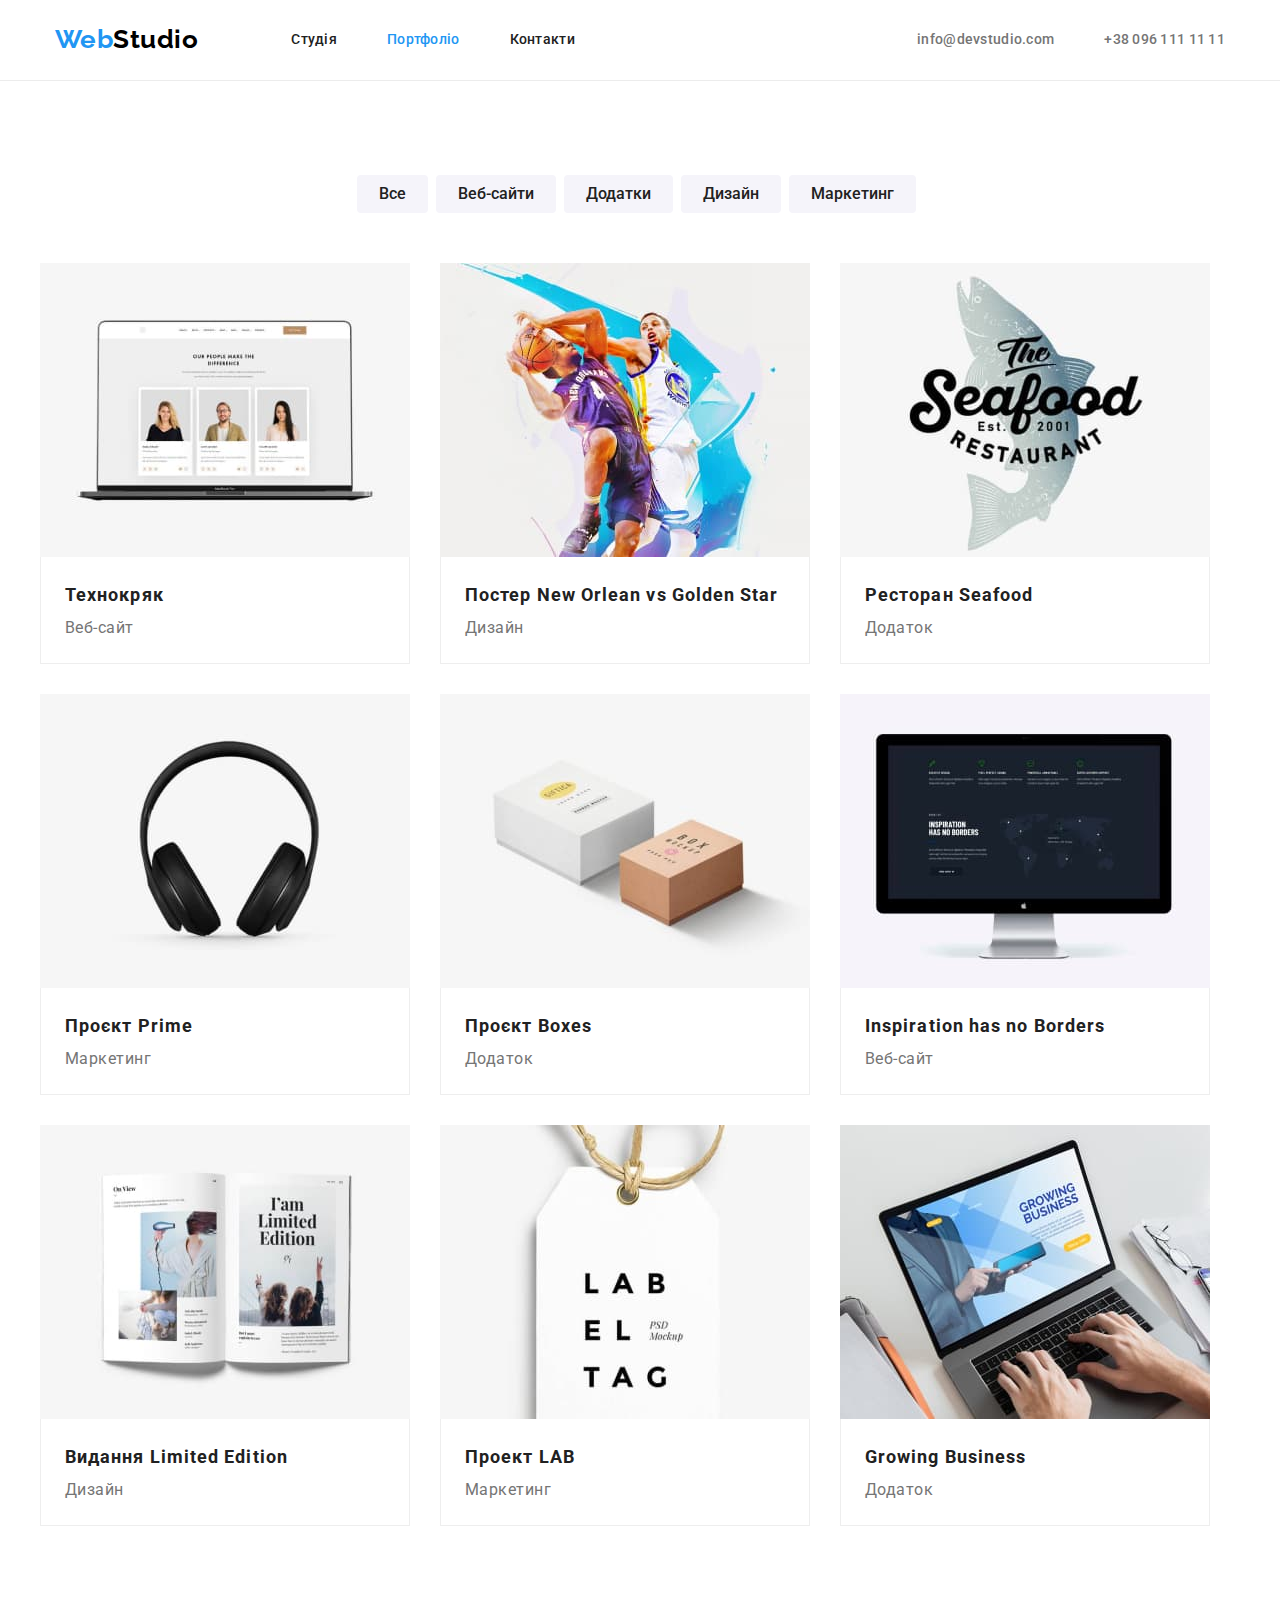
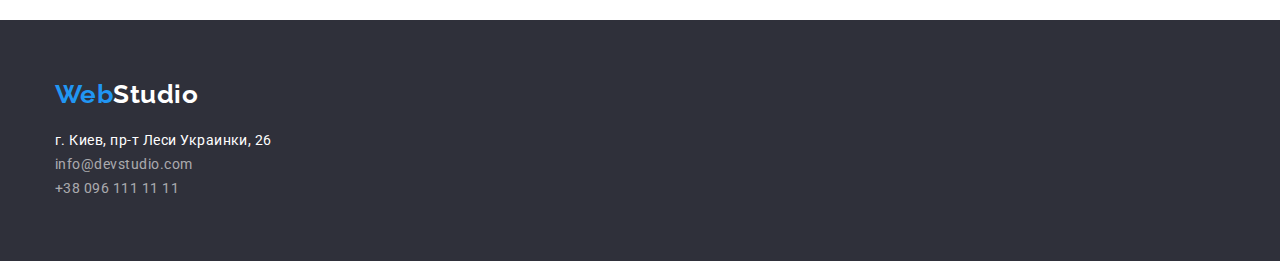
==== portfolio.html @ 3d0d8d40 "start" ====
<!DOCTYPE html>
<html lang="uk">
<head>
    <meta charset="UTF-8">
    <meta http-equiv="X-UA-Compatible" content="IE=edge">
    <meta name="viewport" content="width=device-width, initial-scale=1.0">
    <link href="https://fonts.googleapis.com/css2?family=Raleway:wght@700&family=Roboto:wght@400;500;700&display=swap" rel="stylesheet">    
    <link rel="stylesheet" href="https://cdnjs.cloudflare.com/ajax/libs/modern-normalize/1.1.0/modern-normalize.min.css">
    <link rel="stylesheet" href="./css/styles.css">
    <title>Portfolio</title>
</head>
<body>
    <header>
        <div class="main-nav container">
            <nav>
                <a href="./index.html" class="logo">Web<span class="logo-studio">Studio</span></a>
                <ul class="site-nav list">
                    <li class="item"><a href="./index.html" class="nav-title">Студія</a></li>
                    <li class="item"><a href="./portfolio.html" class="nav-title current">Портфоліо</a></li>
                    <li class="item"><a href="" class="nav-title">Контакти</a></li>
                </ul>
            </nav>
            <ul class="contacts list">
                <li class="item"><a href="mailto:info@devstudio.com" class="top-contacts">info@devstudio.com</a></li>
                <li class="item"><a href="tel:+380961111111" class="top-contacts">+38 096 111 11 11</a></li>
            </ul>
        </div>

    </header>
<main>
<section class="section">
    <div class="container">
        <h1 class="hidden-descr">Галерея</h1>
        
        <ul class="sort list">
            <li class="item"><button type="button">Все</button></li>
            <li class="item"><button type="button">Веб-сайти</button></li>
            <li class="item"><button type="button">Додатки</button></li>
            <li class="item"><button type="button">Дизайн</button></li>
            <li class="item"><button type="button">Маркетинг</button></li>
        </ul>
        
            
        <ul class="galary list">
            <li class="item">
                <a href="">
                    <img src="./images/portfolio1.jpg" alt="Технокряк" width="370">
                    <div class="gal-card">
                        <h2>Технокряк</h2>
                        <p>Веб-сайт</p>
                    </div>
                </a>
            </li>
            <li class="item">
                <a href="">
                    <img src="./images/portfolio2.jpg" alt="Постер New Orlean vs Golden Star" width="370">
                    <div class="gal-card">
                        <h2>Постер New Orlean vs Golden Star</h2>
                        <p>Дизайн</p>
                    </div>
                </a>
            </li>
            <li class="item">
                <a href="">
                    <img src="./images/portfolio3.jpg" alt="Ресторан Seafood" width="370">
                    <div class="gal-card">
                        <h2>Ресторан Seafood</h2>
                        <p>Додаток</p>
                    </div>
                </a>
            </li>
            <li class="item">
                <a href="">
                    <img src="./images/portfolio4.jpg" alt="Проєкт Prime" width="370">
                    <div class="gal-card">
                        <h2>Проєкт Prime</h2>
                        <p>Маркетинг</p>
                    </div>
                </a>
            </li>
            <li class="item">
                <a href="">
                    <img src="./images/portfolio5.jpg" alt="Проєкт Boxes" width="370">
                    <div class="gal-card">
                        <h2>Проєкт Boxes</h2>
                        <p>Додаток</p>
                    </div>
                </a>
            </li>
            <li class="item">
                <a href="">
                    <img src="./images/portfolio6.jpg" alt="Inspiration has no Borders" width="370">
                    <div class="gal-card">
                        <h2>Inspiration has no Borders</h2>
                        <p>Веб-сайт</p>
                    </div>
                </a>
            </li>
            <li class="item">
                <a href="">
                    <img src="./images/portfolio7.jpg" alt="Видання Limited Edition" width="370">
                    <div class="gal-card">
                        <h2>Видання Limited Edition</h2>
                        <p>Дизайн</p>
                    </div>
                </a>
            </li>
            <li class="item">
                <a href="">
                    <img src="./images/portfolio8.jpg" alt="Проект LAB" width="370">
                    <div class="gal-card">
                        <h2>Проект LAB</h2>
                        <p>Маркетинг</p>
                    </div>
                </a>
            </li>
            <li class="item">
                <a href="">
                    <img src="./images/portfolio9.jpg" alt="Growing Business" width="370">
                    <div class="gal-card">
                        <h2>Growing Business</h2>
                        <p>Додаток</p>
                    </div>
                </a>
            </li>
        </ul>
    </div>
   
</section>


</main>
<footer>
    <div class="container">
        <a href="./index.html" class="logo">Web<span class="logo-studio">Studio</span></a>
    <address>
        <ul class="list">         
            <li><a href="https://goo.gl/maps/KLGtmUiZqjjmd39q9" target="_blank"  rel="noopener noreferrer" class="gm-adr" >г. Киев, пр-т Леси Украинки, 26</a></li>         
            <li><a href="mailto:info@devstudio.com" class="bottom-contacts">info@devstudio.com</a></li>
            <li><a href="tel:+380961111111" class="bottom-contacts">+38 096 111 11 11</a></li>
        </ul>
    </address>
    </div>

</footer>
    
    
</body>
</html>
---- css/styles.css ----
:root {
    --accent-color: #2196F3;
    --primary-text-color: #757575;
    --title-text-color: #212121;
    --title-white-color: #ffffff;
    --title-black-color: #000000;
    --dark-bgr:#2F303A;
    --sort-bgr-btn:#F5F4FA;
}
body {
    font-family:Roboto, sans-serif;
    letter-spacing: 0.03em;
    color: var(--primary-text-color);
    background-color:#ffffff;
}
h1, h2, h3, h4, h5, h6, ul, p {
    margin: 0;

}

.list {
    list-style-type: none;
    padding-inline-start: 0;
}
.section {
    padding: 94px 15px;
}

.container {
    width: 1200px;
    margin: 0 auto;
    
}

header .container {
    padding: 0 15px;
}
footer .container {
    padding: 60px 15px;
}

header {
    border-bottom: 1px solid #ECECEC;
}
.main-nav {
    display: flex;
    align-items: center;
}
.main-nav nav{
    display: flex;
    align-items: center;
}
.logo{
    margin-right: 93px;  
    color: var(--accent-color);
    font-family: Raleway, sans-serif;
    font-style: normal;
    font-weight: 700;
    font-size: 26px;
    text-decoration: none;
}
footer .logo {
    display: inline-block;
    margin-bottom: 20px;
    margin-right: 0;
}
header .logo-studio{
    color: var(--title-black-color);
}

footer .logo-studio{
    color: var(--title-white-color);
}


.site-nav {
    display: flex;
}

.site-nav .item + .item {
    margin-left: 50px;
}

.nav-title {
    display: block;
    padding-top: 32px;
    padding-bottom: 32px;

    color: var(--title-text-color);

    font-weight: 500;
    font-size: 14px;
    letter-spacing: 0.02em;
    line-height: 1.14;
    text-decoration: none;
}
.nav-title:visited {
    color: var(--title-text-color);
}

.nav-title:hover, 
.nav-title:focus {
    color: var(--accent-color);
}
.nav-title.current {
    color: var(--accent-color);
}
.contacts {
    display: flex;
    margin-left: auto;
}

.contacts .item + .item {
    margin-left: 50px;
}

.top-contacts {
    display: block;
    padding-top: 32px;
    padding-bottom: 32px;

    color: inherit;
    font-weight: 500;
    font-size: 14px;
    letter-spacing: 0.02em;
    line-height: 1.14;
    text-decoration: none;
}
.top-contacts:active, 
.top-contacts:focus, 
.top-contacts:hover {
    color: var(--accent-color);
}


.hero {
    background-color:var(--dark-bgr);
    text-align: center;
    padding-top: 200px;
    padding-bottom: 200px;
}

.hero-title {
    
    margin-top: 0;
    margin-bottom: 30px;
    font-weight: 900;
    font-size: 44px;
    color: var(--title-white-color);        
    
    line-height: 1.36;
    text-transform: uppercase;
}

.order-btn {
    display: inline-block;
    padding: 10px 32px;
    border: none;
    border-radius: 4px;

    background-color: var(--accent-color);
    color:var(--title-white-color);

    font-family: inherit;
    font-weight: 700;
    font-size: 16px;
    line-height: 1.87;
    letter-spacing: 0.06em; 
    cursor: pointer;
    text-align: center;
}

.hidden-descr {
    display: none;
}

.section.descr {
    padding-bottom: 0;

}
.descr .descr-list {
    display: flex;
}
.descr .item {
    margin-right: 30px;
    width: calc((100% - 90px) / 4);
}
.descr .item:last-child {
    margin-right: 0;
}

.descr h3 {
    margin-bottom: 10px;

    font-weight: 700;
    font-size: 14px;
    color: var(--title-text-color);
    line-height: 1.14;
}
.descr p {
    font-size: 14px;
    line-height: 1.71;
}
.samples {
    vertical-align: top;
    text-align: center;
}
.samples .samples-list {
    display: flex;
}
.samples .item {
    margin-right: 30px;
    width: calc((100% - 60px) / 3);
    
}

.samples .item:last-child {
    margin-right: 0;
}
.samples h2, .team h2 {
    margin-bottom: 50px;

    font-weight: 700;
    font-size: 36px;
    color: var(--title-text-color);
    text-align: center;
    line-height: 1.16;
}
.team {
    background-color: var(--sort-bgr-btn);
    font-size: 16px;
    line-height: 1.18;
    text-align: center;
    
}
.team-list {
    display: flex;
}
.team .item {
    margin-right: 30px;
    width: 270px;

    background-color: var(--title-white-color);
    border-radius: 0px 0px 4px 4px;

}

.team .item:last-child {
    margin-right: 0;
}
.team .card {
    padding: 30px 0;

}
.team h3 {
    font-size: inherit;
    line-height: inherit;
    font-weight: 500;
    color: var(--title-text-color);
    margin-bottom: 10px;
}

footer {
    background-color: var(--dark-bgr);
}
.gm-adr {
    font-size: 14px;
    color: var(--title-white-color);
    font-style: normal;
    text-decoration: none;
    line-height: 1.71;
}

.bottom-contacts {
    font-size: 14px;
    color: rgba(255, 255, 255, 0.6);
    font-style: normal;
    text-decoration: none;
    line-height: 1.71;
}
.gm-adr:hover, 
.gm-adr:focus, 
.bottom-contacts:hover, 
.bottom-contacts:focus{
    color: var(--accent-color);
}

.sort {
    display: flex;
    justify-content: center;
    margin-bottom: 50px;
}
.sort .item {
    margin-right: 8px;
}

.sort button {
    padding: 6px 22px;
    border: none;
    border-radius: 4px;
    font-family: inherit;
    background-color: var(--sort-bgr-btn);
    color:var(--title-text-color);
    font-weight: 500;
    font-size: 16px;
    line-height: 1.62;
    cursor: pointer;
}

.sort button:hover, .sort button:focus {
    background-color: var(--accent-color);
    color: var(--title-white-color);
}
.galary {
    display: flex;
    flex-wrap: wrap;
}
.galary .item {
    margin-right: 30px;
    margin-bottom: 30px;
    width: 370px;
}
.galary .item:nth-child(3n) {
    margin-right: 0;
}
.galary .item:nth-last-child(-n+3){
    margin-bottom: 0; 
}

.galary a {
    text-decoration: none;
    color:inherit;
}

.galary img {
    display: block;
}

.galary .gal-card {
    padding: 20px 24px;
    border-left: 1px solid #EEEEEE;
    border-right:  1px solid #EEEEEE;
    border-bottom:  1px solid #EEEEEE;
}

.galary h2 {
    font-weight: 700;
    font-size: 18px;
    color: var(--title-text-color);
    letter-spacing: 0.06em;
    line-height: 2;
}
.galary p {
    font-size: 16px;
    line-height: 1.87;
}
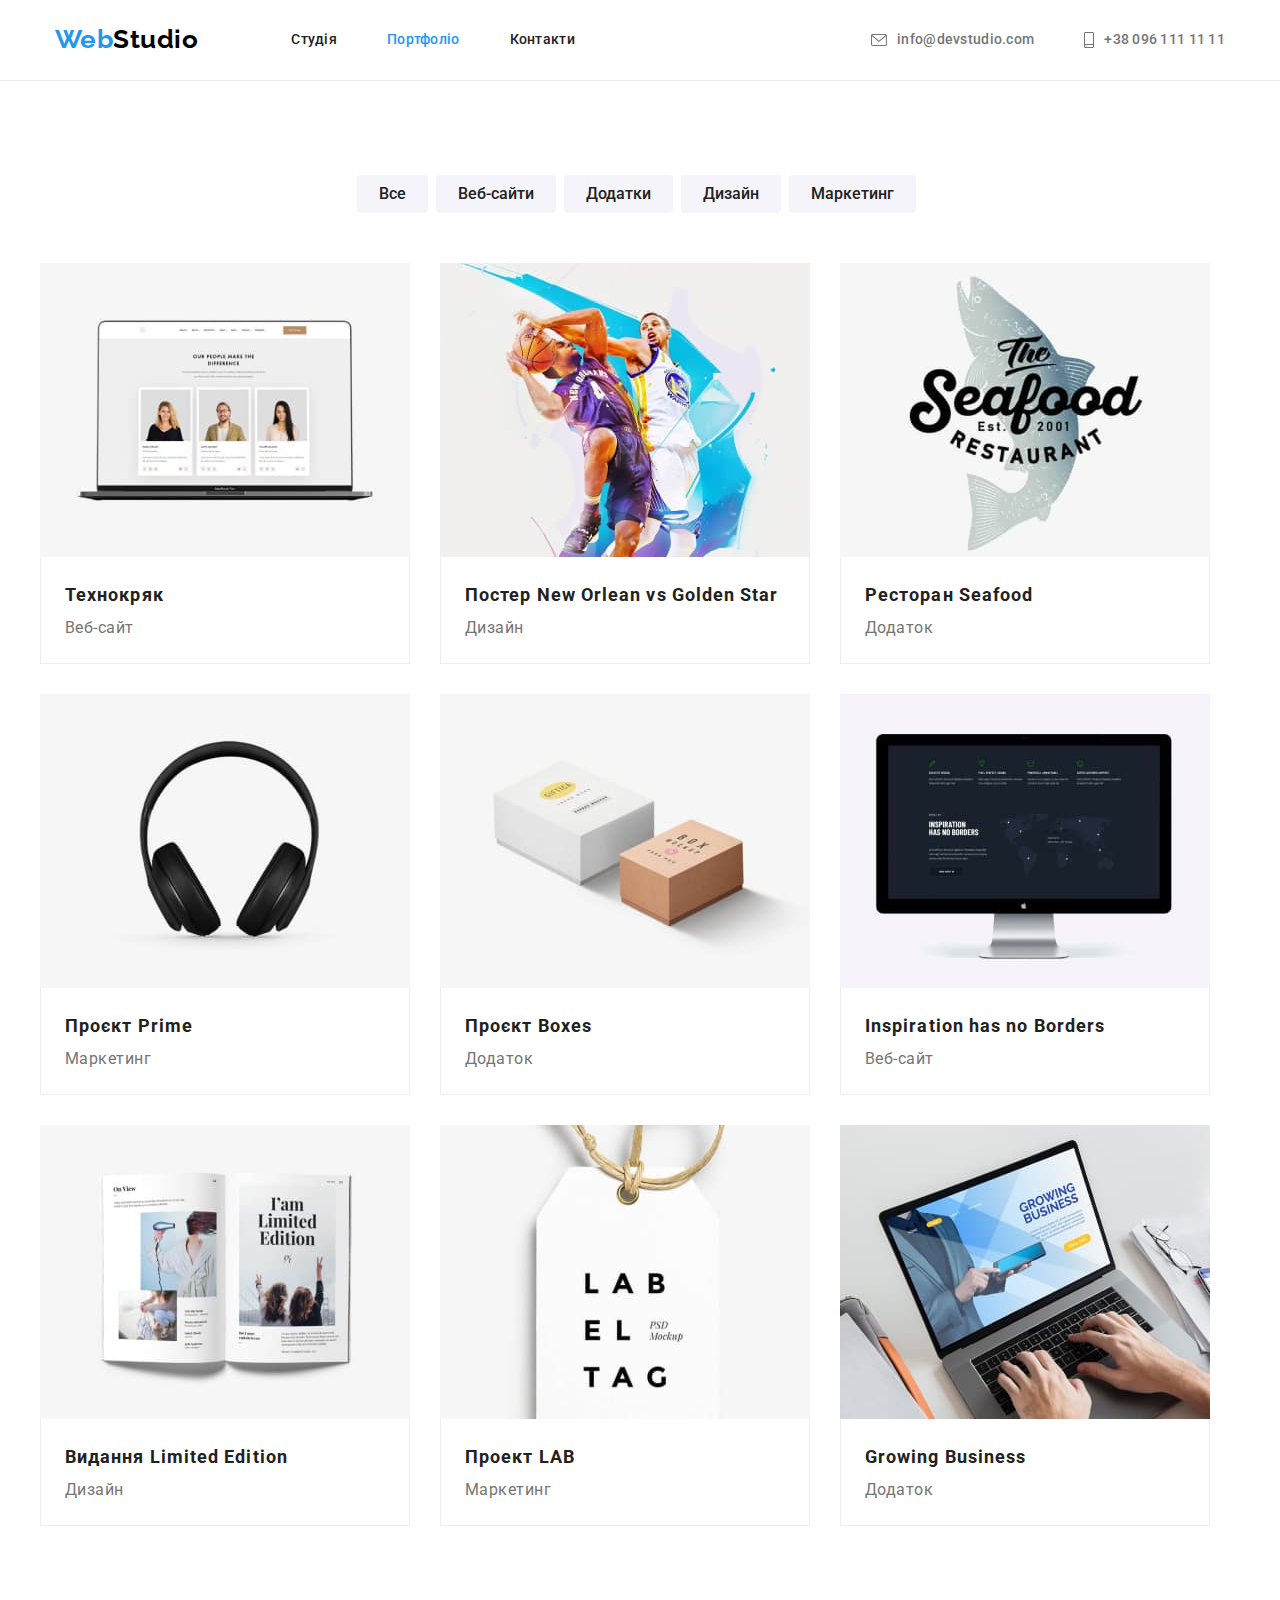
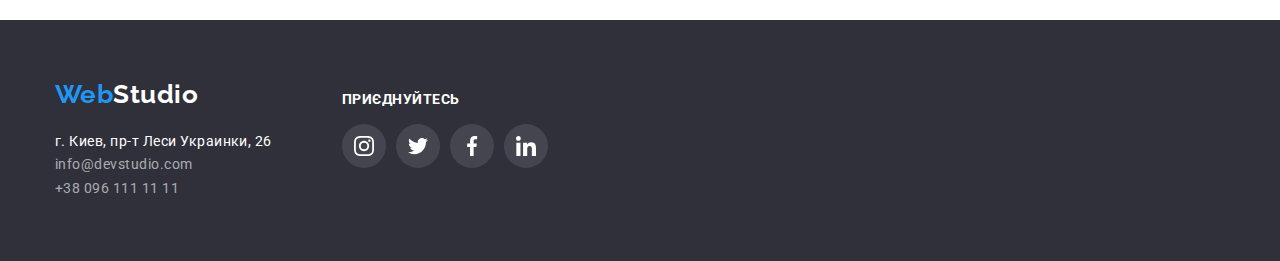
==== commit ac1ca5d6: "update" ====
--- a/portfolio.html
+++ b/portfolio.html
@@ -4,7 +4,7 @@
     <meta charset="UTF-8">
     <meta http-equiv="X-UA-Compatible" content="IE=edge">
     <meta name="viewport" content="width=device-width, initial-scale=1.0">
-    <link href="https://fonts.googleapis.com/css2?family=Raleway:wght@700&family=Roboto:wght@400;500;700&display=swap" rel="stylesheet">    
+    <link href="https://fonts.googleapis.com/css2?family=Raleway:wght@700&family=Roboto:wght@400;500;700;900&display=swap" rel="stylesheet">
     <link rel="stylesheet" href="https://cdnjs.cloudflare.com/ajax/libs/modern-normalize/1.1.0/modern-normalize.min.css">
     <link rel="stylesheet" href="./css/styles.css">
     <title>Portfolio</title>
@@ -21,8 +21,20 @@
                 </ul>
             </nav>
             <ul class="contacts list">
-                <li class="item"><a href="mailto:info@devstudio.com" class="top-contacts">info@devstudio.com</a></li>
-                <li class="item"><a href="tel:+380961111111" class="top-contacts">+38 096 111 11 11</a></li>
+                <li class="item">
+                    <a href="mailto:info@devstudio.com" class="top-contacts">
+                        <svg class="icon" width="16" height="12">
+                            <use href="./images/icons.svg#envelope"></use>
+                        </svg>
+                        info@devstudio.com
+                    </a>
+                </li>
+                <li class="item"><a href="tel:+380961111111" class="top-contacts">
+                    <svg class="icon" width="10" height="16">
+                        <use href="./images/icons.svg#smartphone"></use>
+                    </svg>
+                    +38 096 111 11 11
+                </a></li>
             </ul>
         </div>
 
@@ -131,15 +143,51 @@
 
 </main>
 <footer>
-    <div class="container">
+    <div class="container flex-footer">
+        
+    <address>
         <a href="./index.html" class="logo">Web<span class="logo-studio">Studio</span></a>
-    <address>
         <ul class="list">         
             <li><a href="https://goo.gl/maps/KLGtmUiZqjjmd39q9" target="_blank"  rel="noopener noreferrer" class="gm-adr" >г. Киев, пр-т Леси Украинки, 26</a></li>         
             <li><a href="mailto:info@devstudio.com" class="bottom-contacts">info@devstudio.com</a></li>
             <li><a href="tel:+380961111111" class="bottom-contacts">+38 096 111 11 11</a></li>
         </ul>
     </address>
+
+
+   <div class="f-social">
+    <h2>приєднуйтесь</h2>
+    <ul class="social list">
+        <li>
+            <a href="" class="sc-item" title="">
+                <svg class="icon" width="20" height="20">
+                    <use href="./images/icons.svg#instagram"></use>
+                </svg>
+            </a>
+        </li>
+        <li>
+            <a href="" class="sc-item" title="">
+                <svg class="icon" width="20" height="20">
+                    <use href="./images/icons.svg#twitter"></use>
+                </svg>
+            </a>
+        </li>
+        <li>
+            <a href="" class="sc-item" title="">
+                <svg class="icon" width="20" height="20">
+                    <use href="./images/icons.svg#facebook"></use>
+                </svg>
+            </a>
+        </li>
+        <li>
+            <a href="" class="sc-item" title="">
+                <svg class="icon" width="20" height="20">
+                    <use href="./images/icons.svg#linkedin"></use>
+                </svg>
+            </a>
+        </li>
+    </ul>
+   </div>
     </div>
 
 </footer>
--- a/css/styles.css
+++ b/css/styles.css
@@ -6,6 +6,7 @@
     --title-black-color: #000000;
     --dark-bgr:#2F303A;
     --sort-bgr-btn:#F5F4FA;
+    --soc-primary-color:#AFB1B8;
 }
 body {
     font-family:Roboto, sans-serif;
@@ -115,7 +116,7 @@
 }
 
 .top-contacts {
-    display: block;
+    display: inline-flex;
     padding-top: 32px;
     padding-bottom: 32px;
 
@@ -126,14 +127,28 @@
     line-height: 1.14;
     text-decoration: none;
 }
-.top-contacts:active, 
-.top-contacts:focus, 
-.top-contacts:hover {
+
+.top-contacts .icon {
+    fill: currentColor;
+    margin-right: 10px;
+    align-self: center;
+} 
+
+.contacts .item:hover,
+.contacts .item:active,
+.contacts .item:focus {
     color: var(--accent-color);
+    fill: var(--accent-color);
 }
 
 
 .hero {
+    background-image:
+    linear-gradient(90deg, rgba(47,48,58,0.4) 0%, rgba(47,48,58,0.4) 100%),
+    url(../images/heroImg.jpg);
+    background-position: center;
+    background-repeat: no-repeat;
+    
     background-color:var(--dark-bgr);
     text-align: center;
     padding-top: 200px;
@@ -181,6 +196,11 @@
 .descr .descr-list {
     display: flex;
 }
+.descr .icon-block {
+    background-color: var(--sort-bgr-btn);
+    margin-bottom: 30px;
+    padding: 25px 100px;
+}
 .descr .item {
     margin-right: 30px;
     width: calc((100% - 90px) / 4);
@@ -217,7 +237,7 @@
 .samples .item:last-child {
     margin-right: 0;
 }
-.samples h2, .team h2 {
+.samples h2, .team h2, .clients h2 {
     margin-bottom: 50px;
 
     font-weight: 700;
@@ -242,6 +262,7 @@
 
     background-color: var(--title-white-color);
     border-radius: 0px 0px 4px 4px;
+    filter: drop-shadow(0px 4px 4px rgba(0, 0, 0, 0.25));
 
 }
 
@@ -250,8 +271,8 @@
 }
 .team .card {
     padding: 30px 0;
-
-}
+}
+
 .team h3 {
     font-size: inherit;
     line-height: inherit;
@@ -259,9 +280,70 @@
     color: var(--title-text-color);
     margin-bottom: 10px;
 }
+.social {
+    margin-top: 16px;
+    display: flex;
+    padding-left: 30px;
+    padding-right: 30px;
+}
+
+.social .sc-item {
+    display: block;
+    width: 44px;
+    height: 44px;
+    margin-right: 10px;
+    padding: 12px;
+    border-radius: 50%;
+    background-color: var(--title-white-color);
+    fill: var(--soc-primary-color);
+}
+
+.social li {
+    margin-right: 10px;
+}
+
+.social .sc-item:hover {
+    background-color: var(--accent-color);
+    fill: var(--title-white-color);
+}
+.social :last-child {
+    margin-right: 0;
+}
+
+.clients-list {
+    display: flex;
+}
+.clients-list .item {
+    width: 170px;
+    height: 92px;
+    margin-right: 30px;
+}
+.clients-list :last-child {
+    margin-right: 0;
+}
+.clients-list .thumb {
+    display: block;
+    width: 100%;
+    height: 100%;
+    padding: 16px 32px;
+    border-width: 1px;
+    border-style: solid;
+    border-color: var(--soc-primary-color);
+    border-radius: 4px;
+    fill: var(--soc-primary-color);
+}
+
+.clients-list .thumb:hover {
+    fill: var(--accent-color);
+    border-color: var(--accent-color);
+}
 
 footer {
     background-color: var(--dark-bgr);
+}
+
+.flex-footer {
+    display: flex;
 }
 .gm-adr {
     font-size: 14px;
@@ -283,6 +365,28 @@
 .bottom-contacts:hover, 
 .bottom-contacts:focus{
     color: var(--accent-color);
+}
+
+.f-social {
+    margin-left: 70px;
+    padding-top: 12px;
+}
+
+.f-social .social {
+    padding: 0;
+    fill: var(--title-white-color);
+}
+
+.f-social h2 {
+    text-transform: uppercase;
+    font-weight: 700;
+    font-size: 14px;
+    line-height: 1.14;
+    color: var(--title-white-color);
+}
+.f-social .sc-item {
+    background-color: rgba(255, 255, 255, 0.1);
+    fill: var(--title-white-color);
 }
 
 .sort {
@@ -310,6 +414,7 @@
 .sort button:hover, .sort button:focus {
     background-color: var(--accent-color);
     color: var(--title-white-color);
+    filter: drop-shadow(0px 4px 4px rgba(0, 0, 0, 0.25));
 }
 .galary {
     display: flex;
@@ -319,7 +424,13 @@
     margin-right: 30px;
     margin-bottom: 30px;
     width: 370px;
-}
+    
+}
+
+.galary .item:hover{
+    box-shadow: 0px 5px 5px -5px rgba(34, 60, 80, 0.6);
+}
+
 .galary .item:nth-child(3n) {
     margin-right: 0;
 }
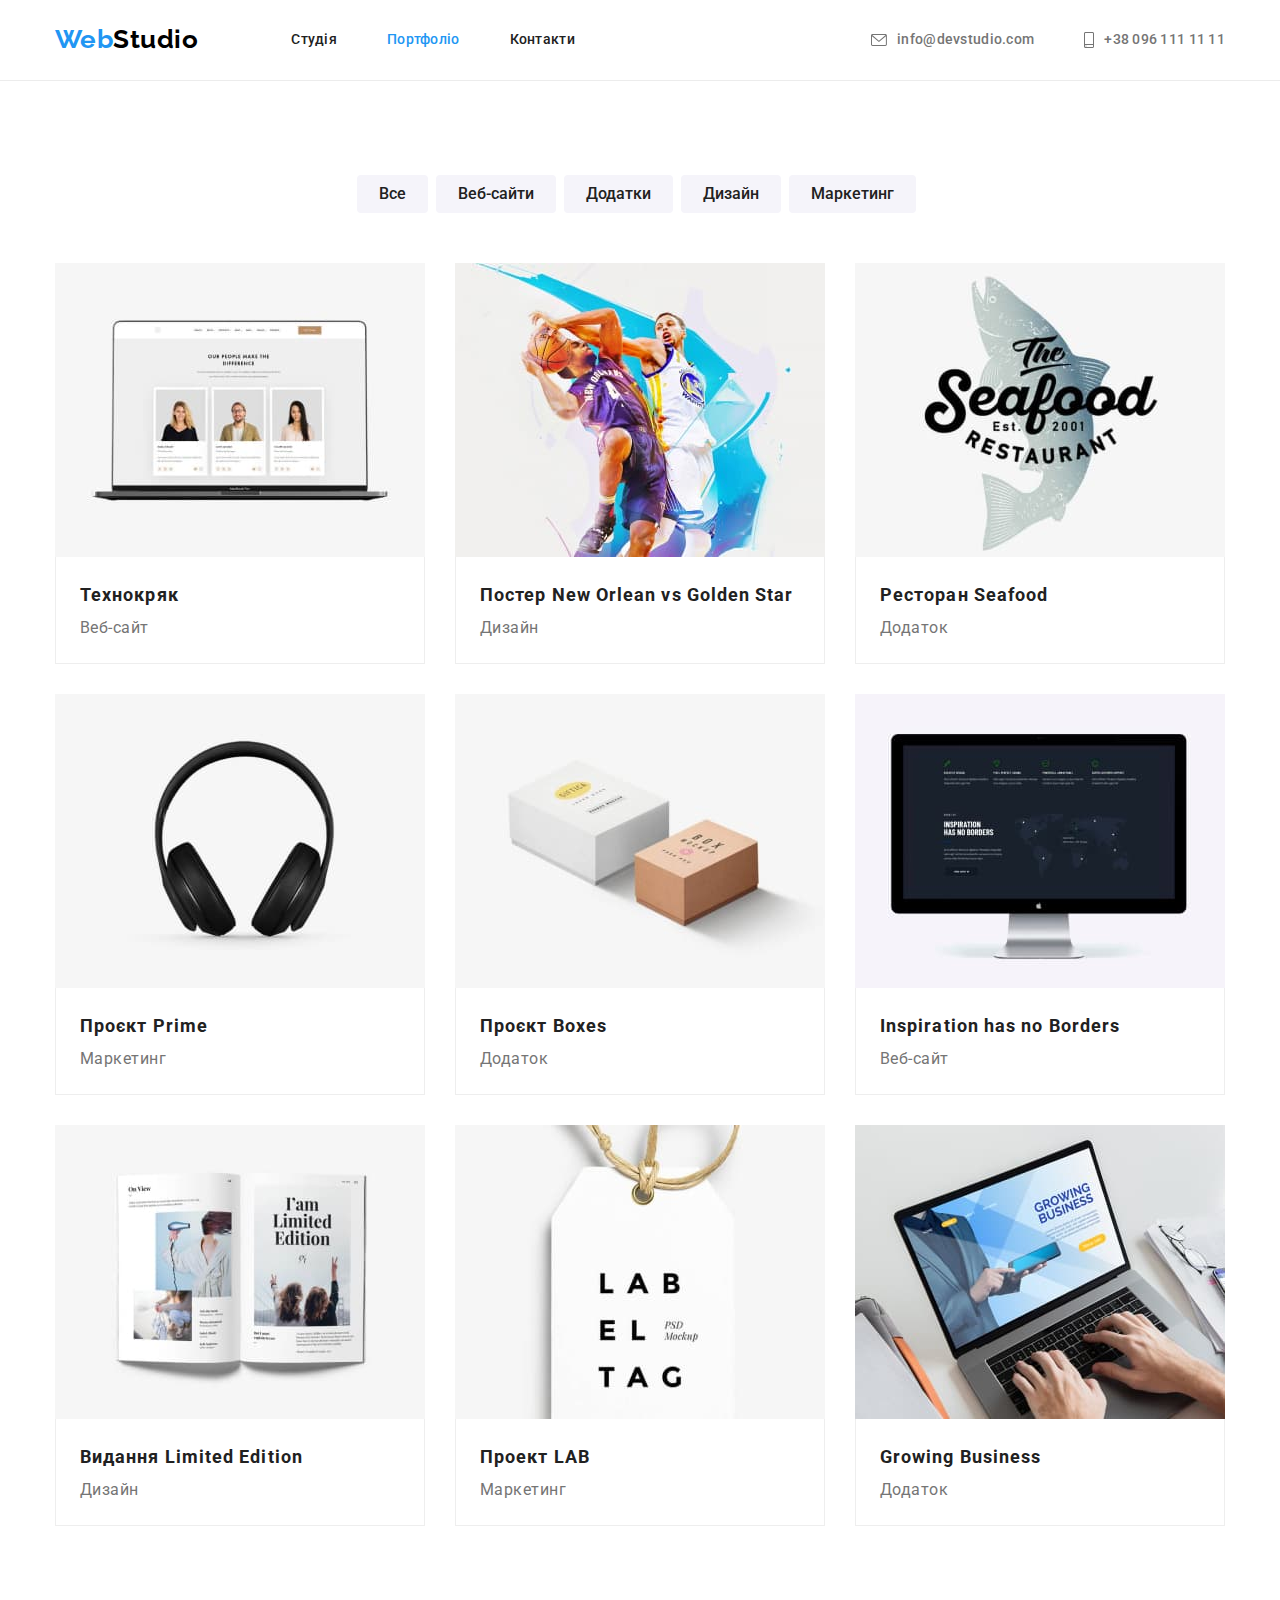
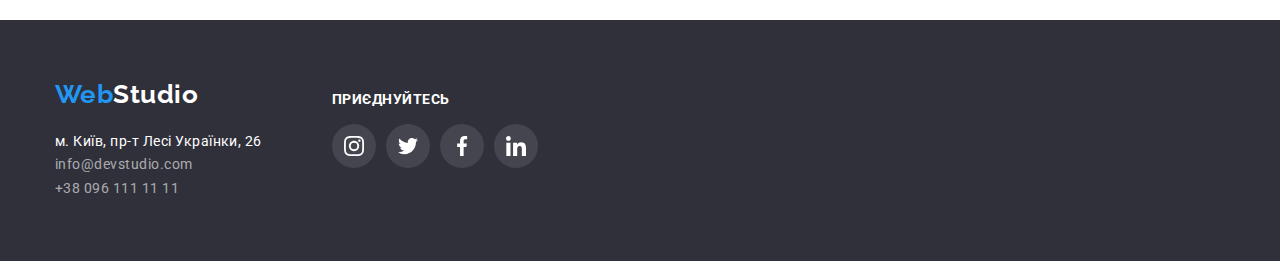
==== commit ec485a97: "update" ====
--- a/portfolio.html
+++ b/portfolio.html
@@ -148,7 +148,7 @@
     <address>
         <a href="./index.html" class="logo">Web<span class="logo-studio">Studio</span></a>
         <ul class="list">         
-            <li><a href="https://goo.gl/maps/KLGtmUiZqjjmd39q9" target="_blank"  rel="noopener noreferrer" class="gm-adr" >г. Киев, пр-т Леси Украинки, 26</a></li>         
+            <li><a href="https://goo.gl/maps/KLGtmUiZqjjmd39q9" target="_blank"  rel="noopener noreferrer" class="gm-adr" >м. Київ, пр-т Лесі Українки, 26</a></li>         
             <li><a href="mailto:info@devstudio.com" class="bottom-contacts">info@devstudio.com</a></li>
             <li><a href="tel:+380961111111" class="bottom-contacts">+38 096 111 11 11</a></li>
         </ul>
--- a/css/styles.css
+++ b/css/styles.css
@@ -24,20 +24,19 @@
     padding-inline-start: 0;
 }
 .section {
-    padding: 94px 15px;
+    padding: 94px 0;
 }
 
 .container {
     width: 1200px;
     margin: 0 auto;
-    
-}
-
-header .container {
-    padding: 0 15px;
-}
+    padding-left: 15px;
+    padding-right: 15px;
+}
+
 footer .container {
-    padding: 60px 15px;
+    padding-top: 60px;
+    padding-bottom: 60px;
 }
 
 header {
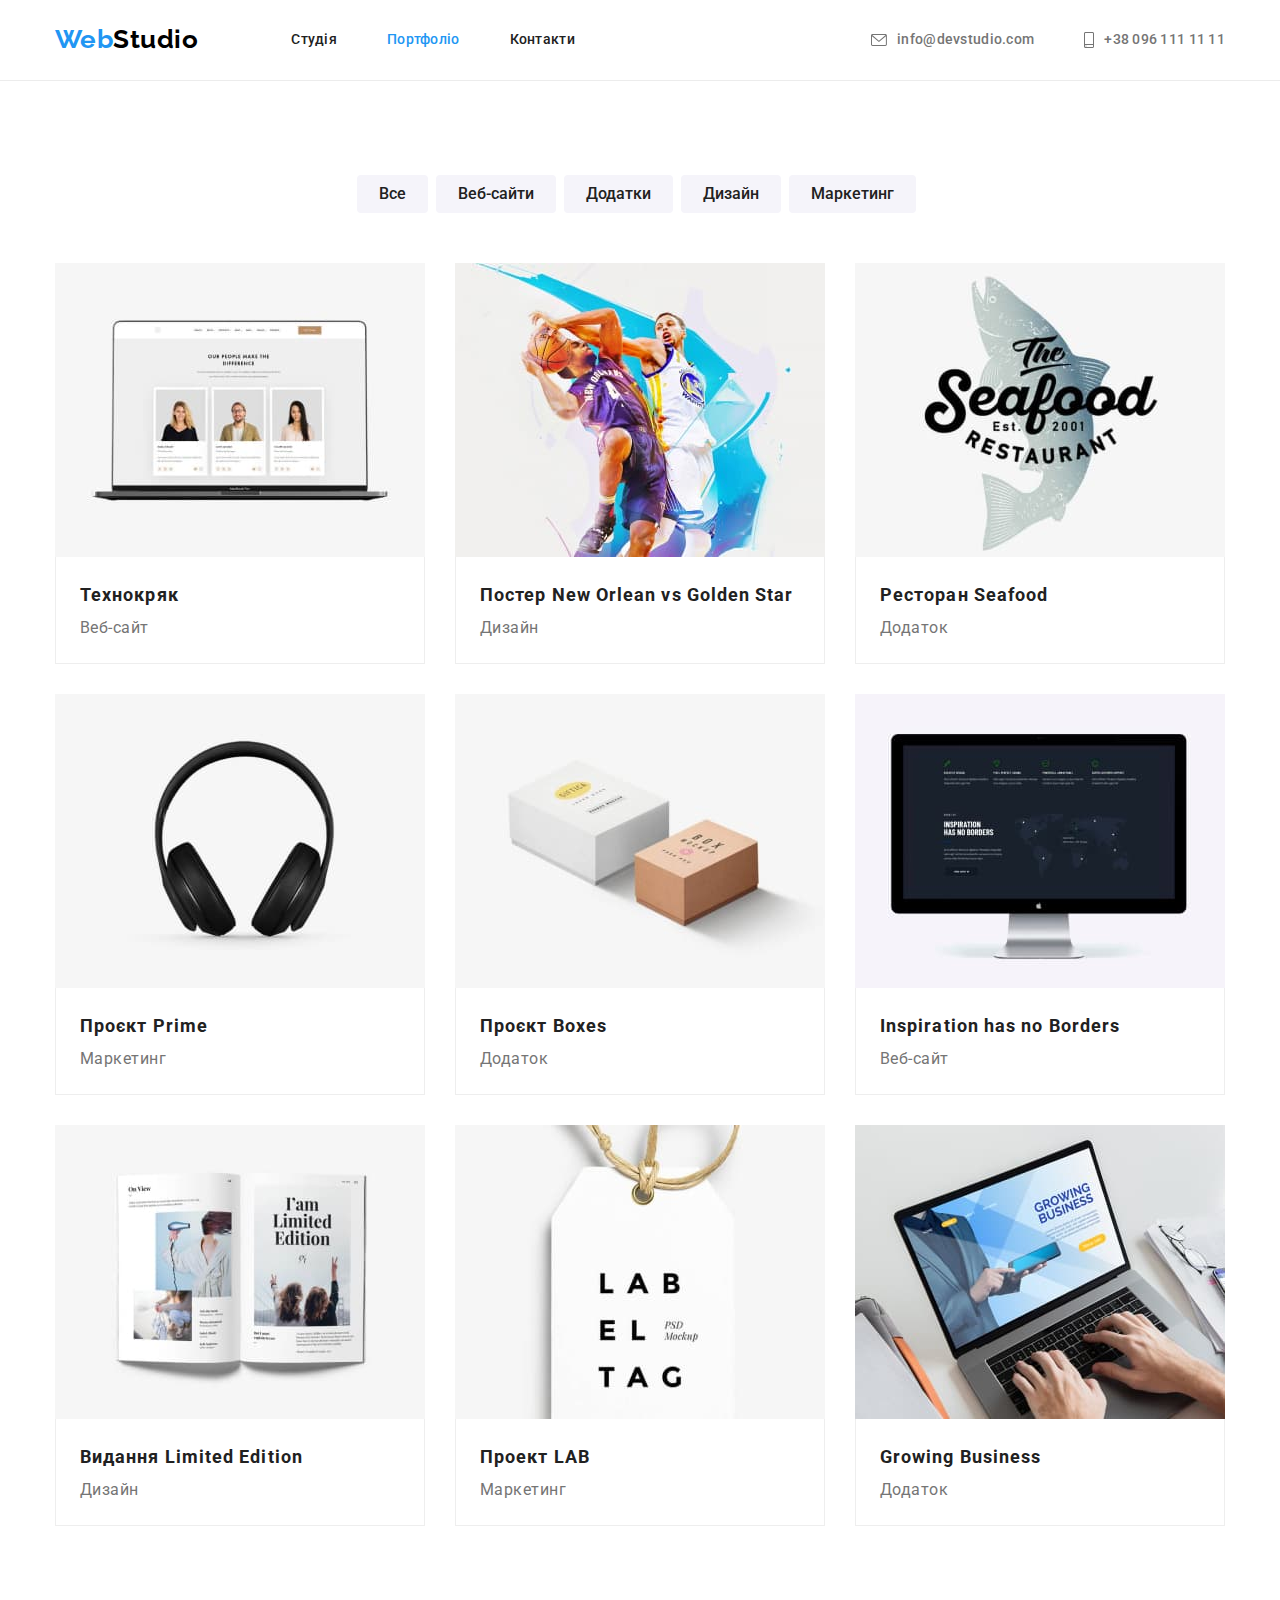
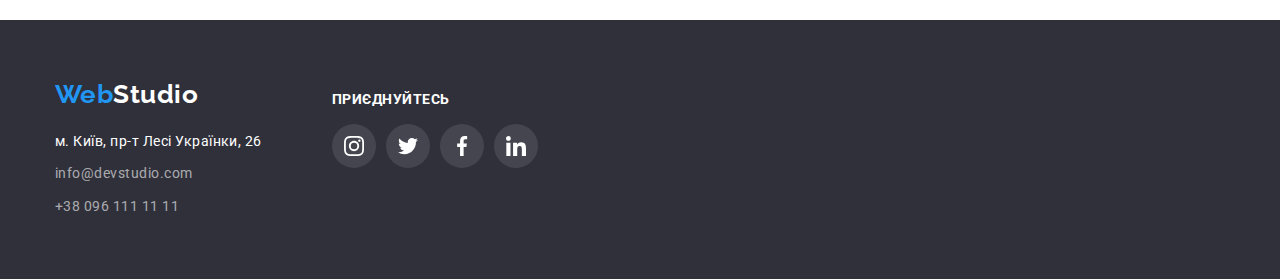
==== commit 0ea71c08: "update" ====
--- a/portfolio.html
+++ b/portfolio.html
@@ -1,197 +1,255 @@
 <!DOCTYPE html>
 <html lang="uk">
-<head>
-    <meta charset="UTF-8">
-    <meta http-equiv="X-UA-Compatible" content="IE=edge">
-    <meta name="viewport" content="width=device-width, initial-scale=1.0">
-    <link href="https://fonts.googleapis.com/css2?family=Raleway:wght@700&family=Roboto:wght@400;500;700;900&display=swap" rel="stylesheet">
-    <link rel="stylesheet" href="https://cdnjs.cloudflare.com/ajax/libs/modern-normalize/1.1.0/modern-normalize.min.css">
-    <link rel="stylesheet" href="./css/styles.css">
+  <head>
+    <meta charset="UTF-8" />
+    <meta http-equiv="X-UA-Compatible" content="IE=edge" />
+    <meta name="viewport" content="width=device-width, initial-scale=1.0" />
+    <link
+      href="https://fonts.googleapis.com/css2?family=Raleway:wght@700&family=Roboto:wght@400;500;700;900&display=swap"
+      rel="stylesheet"
+    />
+    <link
+      rel="stylesheet"
+      href="https://cdnjs.cloudflare.com/ajax/libs/modern-normalize/1.1.0/modern-normalize.min.css"
+    />
+    <link rel="stylesheet" href="./css/styles.css" />
     <title>Portfolio</title>
-</head>
-<body>
+  </head>
+  <body>
     <header>
-        <div class="main-nav container">
-            <nav>
-                <a href="./index.html" class="logo">Web<span class="logo-studio">Studio</span></a>
-                <ul class="site-nav list">
-                    <li class="item"><a href="./index.html" class="nav-title">Студія</a></li>
-                    <li class="item"><a href="./portfolio.html" class="nav-title current">Портфоліо</a></li>
-                    <li class="item"><a href="" class="nav-title">Контакти</a></li>
-                </ul>
-            </nav>
-            <ul class="contacts list">
-                <li class="item">
-                    <a href="mailto:info@devstudio.com" class="top-contacts">
-                        <svg class="icon" width="16" height="12">
-                            <use href="./images/icons.svg#envelope"></use>
-                        </svg>
-                        info@devstudio.com
-                    </a>
-                </li>
-                <li class="item"><a href="tel:+380961111111" class="top-contacts">
-                    <svg class="icon" width="10" height="16">
-                        <use href="./images/icons.svg#smartphone"></use>
-                    </svg>
-                    +38 096 111 11 11
-                </a></li>
-            </ul>
-        </div>
+      <div class="main-nav container">
+        <nav>
+          <a href="./index.html" class="logo"
+            >Web<span class="logo-studio">Studio</span></a
+          >
+          <ul class="site-nav list">
+            <li class="item">
+              <a href="./index.html" class="nav-title">Студія</a>
+            </li>
+            <li class="item">
+              <a href="./portfolio.html" class="nav-title current">Портфоліо</a>
+            </li>
+            <li class="item"><a href="" class="nav-title">Контакти</a></li>
+          </ul>
+        </nav>
+        <ul class="contacts list">
+          <li class="item">
+            <a href="mailto:info@devstudio.com" class="top-contacts">
+              <svg class="icon" width="16" height="12">
+                <use href="./images/icons.svg#envelope"></use>
+              </svg>
+              info@devstudio.com
+            </a>
+          </li>
+          <li class="item">
+            <a href="tel:+380961111111" class="top-contacts">
+              <svg class="icon" width="10" height="16">
+                <use href="./images/icons.svg#smartphone"></use>
+              </svg>
+              +38 096 111 11 11
+            </a>
+          </li>
+        </ul>
+      </div>
+    </header>
+    <main>
+      <section class="section">
+        <div class="container">
+          <h1 class="hidden-descr">Галерея</h1>
 
-    </header>
-<main>
-<section class="section">
-    <div class="container">
-        <h1 class="hidden-descr">Галерея</h1>
-        
-        <ul class="sort list">
+          <ul class="sort list">
             <li class="item"><button type="button">Все</button></li>
             <li class="item"><button type="button">Веб-сайти</button></li>
             <li class="item"><button type="button">Додатки</button></li>
             <li class="item"><button type="button">Дизайн</button></li>
             <li class="item"><button type="button">Маркетинг</button></li>
-        </ul>
-        
-            
-        <ul class="galary list">
-            <li class="item">
-                <a href="">
-                    <img src="./images/portfolio1.jpg" alt="Технокряк" width="370">
-                    <div class="gal-card">
-                        <h2>Технокряк</h2>
-                        <p>Веб-сайт</p>
-                    </div>
-                </a>
-            </li>
-            <li class="item">
-                <a href="">
-                    <img src="./images/portfolio2.jpg" alt="Постер New Orlean vs Golden Star" width="370">
-                    <div class="gal-card">
-                        <h2>Постер New Orlean vs Golden Star</h2>
-                        <p>Дизайн</p>
-                    </div>
-                </a>
-            </li>
-            <li class="item">
-                <a href="">
-                    <img src="./images/portfolio3.jpg" alt="Ресторан Seafood" width="370">
-                    <div class="gal-card">
-                        <h2>Ресторан Seafood</h2>
-                        <p>Додаток</p>
-                    </div>
-                </a>
-            </li>
-            <li class="item">
-                <a href="">
-                    <img src="./images/portfolio4.jpg" alt="Проєкт Prime" width="370">
-                    <div class="gal-card">
-                        <h2>Проєкт Prime</h2>
-                        <p>Маркетинг</p>
-                    </div>
-                </a>
-            </li>
-            <li class="item">
-                <a href="">
-                    <img src="./images/portfolio5.jpg" alt="Проєкт Boxes" width="370">
-                    <div class="gal-card">
-                        <h2>Проєкт Boxes</h2>
-                        <p>Додаток</p>
-                    </div>
-                </a>
-            </li>
-            <li class="item">
-                <a href="">
-                    <img src="./images/portfolio6.jpg" alt="Inspiration has no Borders" width="370">
-                    <div class="gal-card">
-                        <h2>Inspiration has no Borders</h2>
-                        <p>Веб-сайт</p>
-                    </div>
-                </a>
-            </li>
-            <li class="item">
-                <a href="">
-                    <img src="./images/portfolio7.jpg" alt="Видання Limited Edition" width="370">
-                    <div class="gal-card">
-                        <h2>Видання Limited Edition</h2>
-                        <p>Дизайн</p>
-                    </div>
-                </a>
-            </li>
-            <li class="item">
-                <a href="">
-                    <img src="./images/portfolio8.jpg" alt="Проект LAB" width="370">
-                    <div class="gal-card">
-                        <h2>Проект LAB</h2>
-                        <p>Маркетинг</p>
-                    </div>
-                </a>
-            </li>
-            <li class="item">
-                <a href="">
-                    <img src="./images/portfolio9.jpg" alt="Growing Business" width="370">
-                    <div class="gal-card">
-                        <h2>Growing Business</h2>
-                        <p>Додаток</p>
-                    </div>
-                </a>
-            </li>
-        </ul>
-    </div>
-   
-</section>
+          </ul>
 
+          <ul class="galary list">
+            <li class="item">
+              <a href="">
+                <img
+                  src="./images/portfolio1.jpg"
+                  alt="Технокряк"
+                  width="370"
+                />
+                <div class="gal-card">
+                  <h2>Технокряк</h2>
+                  <p>Веб-сайт</p>
+                </div>
+              </a>
+            </li>
+            <li class="item">
+              <a href="">
+                <img
+                  src="./images/portfolio2.jpg"
+                  alt="Постер New Orlean vs Golden Star"
+                  width="370"
+                />
+                <div class="gal-card">
+                  <h2>Постер New Orlean vs Golden Star</h2>
+                  <p>Дизайн</p>
+                </div>
+              </a>
+            </li>
+            <li class="item">
+              <a href="">
+                <img
+                  src="./images/portfolio3.jpg"
+                  alt="Ресторан Seafood"
+                  width="370"
+                />
+                <div class="gal-card">
+                  <h2>Ресторан Seafood</h2>
+                  <p>Додаток</p>
+                </div>
+              </a>
+            </li>
+            <li class="item">
+              <a href="">
+                <img
+                  src="./images/portfolio4.jpg"
+                  alt="Проєкт Prime"
+                  width="370"
+                />
+                <div class="gal-card">
+                  <h2>Проєкт Prime</h2>
+                  <p>Маркетинг</p>
+                </div>
+              </a>
+            </li>
+            <li class="item">
+              <a href="">
+                <img
+                  src="./images/portfolio5.jpg"
+                  alt="Проєкт Boxes"
+                  width="370"
+                />
+                <div class="gal-card">
+                  <h2>Проєкт Boxes</h2>
+                  <p>Додаток</p>
+                </div>
+              </a>
+            </li>
+            <li class="item">
+              <a href="">
+                <img
+                  src="./images/portfolio6.jpg"
+                  alt="Inspiration has no Borders"
+                  width="370"
+                />
+                <div class="gal-card">
+                  <h2>Inspiration has no Borders</h2>
+                  <p>Веб-сайт</p>
+                </div>
+              </a>
+            </li>
+            <li class="item">
+              <a href="">
+                <img
+                  src="./images/portfolio7.jpg"
+                  alt="Видання Limited Edition"
+                  width="370"
+                />
+                <div class="gal-card">
+                  <h2>Видання Limited Edition</h2>
+                  <p>Дизайн</p>
+                </div>
+              </a>
+            </li>
+            <li class="item">
+              <a href="">
+                <img
+                  src="./images/portfolio8.jpg"
+                  alt="Проект LAB"
+                  width="370"
+                />
+                <div class="gal-card">
+                  <h2>Проект LAB</h2>
+                  <p>Маркетинг</p>
+                </div>
+              </a>
+            </li>
+            <li class="item">
+              <a href="">
+                <img
+                  src="./images/portfolio9.jpg"
+                  alt="Growing Business"
+                  width="370"
+                />
+                <div class="gal-card">
+                  <h2>Growing Business</h2>
+                  <p>Додаток</p>
+                </div>
+              </a>
+            </li>
+          </ul>
+        </div>
+      </section>
+    </main>
+    <footer>
+      <div class="container flex-footer">
+        <address>
+          <a href="./index.html" class="logo"
+            >Web<span class="logo-studio">Studio</span></a
+          >
+          <ul class="list">
+            <li>
+              <a
+                href="https://goo.gl/maps/KLGtmUiZqjjmd39q9"
+                target="_blank"
+                rel="noopener noreferrer"
+                class="gm-adr"
+                >м. Київ, пр-т Лесі Українки, 26</a
+              >
+            </li>
+            <li>
+              <a href="mailto:info@devstudio.com" class="bottom-contacts"
+                >info@devstudio.com</a
+              >
+            </li>
+            <li>
+              <a href="tel:+380961111111" class="bottom-contacts"
+                >+38 096 111 11 11</a
+              >
+            </li>
+          </ul>
+        </address>
 
-</main>
-<footer>
-    <div class="container flex-footer">
-        
-    <address>
-        <a href="./index.html" class="logo">Web<span class="logo-studio">Studio</span></a>
-        <ul class="list">         
-            <li><a href="https://goo.gl/maps/KLGtmUiZqjjmd39q9" target="_blank"  rel="noopener noreferrer" class="gm-adr" >м. Київ, пр-т Лесі Українки, 26</a></li>         
-            <li><a href="mailto:info@devstudio.com" class="bottom-contacts">info@devstudio.com</a></li>
-            <li><a href="tel:+380961111111" class="bottom-contacts">+38 096 111 11 11</a></li>
-        </ul>
-    </address>
-
-
-   <div class="f-social">
-    <h2>приєднуйтесь</h2>
-    <ul class="social list">
-        <li>
-            <a href="" class="sc-item" title="">
-                <svg class="icon" width="20" height="20">
-                    <use href="./images/icons.svg#instagram"></use>
-                </svg>
-            </a>
-        </li>
-        <li>
-            <a href="" class="sc-item" title="">
-                <svg class="icon" width="20" height="20">
-                    <use href="./images/icons.svg#twitter"></use>
-                </svg>
-            </a>
-        </li>
-        <li>
-            <a href="" class="sc-item" title="">
-                <svg class="icon" width="20" height="20">
-                    <use href="./images/icons.svg#facebook"></use>
-                </svg>
-            </a>
-        </li>
-        <li>
-            <a href="" class="sc-item" title="">
-                <svg class="icon" width="20" height="20">
-                    <use href="./images/icons.svg#linkedin"></use>
-                </svg>
-            </a>
-        </li>
-    </ul>
-   </div>
-    </div>
-
-</footer>
-    
-    
-</body>
-</html>+        <div class="f-social">
+          <h2>приєднуйтесь</h2>
+          <ul class="social list">
+            <li>
+              <a href="" class="sc-item" title="">
+                <svg class="icon" width="20" height="20">
+                  <use href="./images/icons.svg#instagram"></use>
+                </svg>
+              </a>
+            </li>
+            <li>
+              <a href="" class="sc-item" title="">
+                <svg class="icon" width="20" height="20">
+                  <use href="./images/icons.svg#twitter"></use>
+                </svg>
+              </a>
+            </li>
+            <li>
+              <a href="" class="sc-item" title="">
+                <svg class="icon" width="20" height="20">
+                  <use href="./images/icons.svg#facebook"></use>
+                </svg>
+              </a>
+            </li>
+            <li>
+              <a href="" class="sc-item" title="">
+                <svg class="icon" width="20" height="20">
+                  <use href="./images/icons.svg#linkedin"></use>
+                </svg>
+              </a>
+            </li>
+          </ul>
+        </div>
+      </div>
+    </footer>
+  </body>
+</html>
--- a/css/styles.css
+++ b/css/styles.css
@@ -34,11 +34,6 @@
     padding-right: 15px;
 }
 
-footer .container {
-    padding-top: 60px;
-    padding-bottom: 60px;
-}
-
 header {
     border-bottom: 1px solid #ECECEC;
 }
@@ -58,11 +53,14 @@
     font-weight: 700;
     font-size: 26px;
     text-decoration: none;
+    padding-top: 24px;
+    padding-bottom: 25px;
 }
 footer .logo {
     display: inline-block;
     margin-bottom: 20px;
     margin-right: 0;
+    padding: 0;
 }
 header .logo-studio{
     color: var(--title-black-color);
@@ -339,6 +337,16 @@
 
 footer {
     background-color: var(--dark-bgr);
+    padding-top: 60px;
+    padding-bottom: 60px;
+}
+
+address li {
+    margin-bottom: 9px;
+}
+
+address li:last-child {
+    margin-bottom: 0;
 }
 
 .flex-footer {
